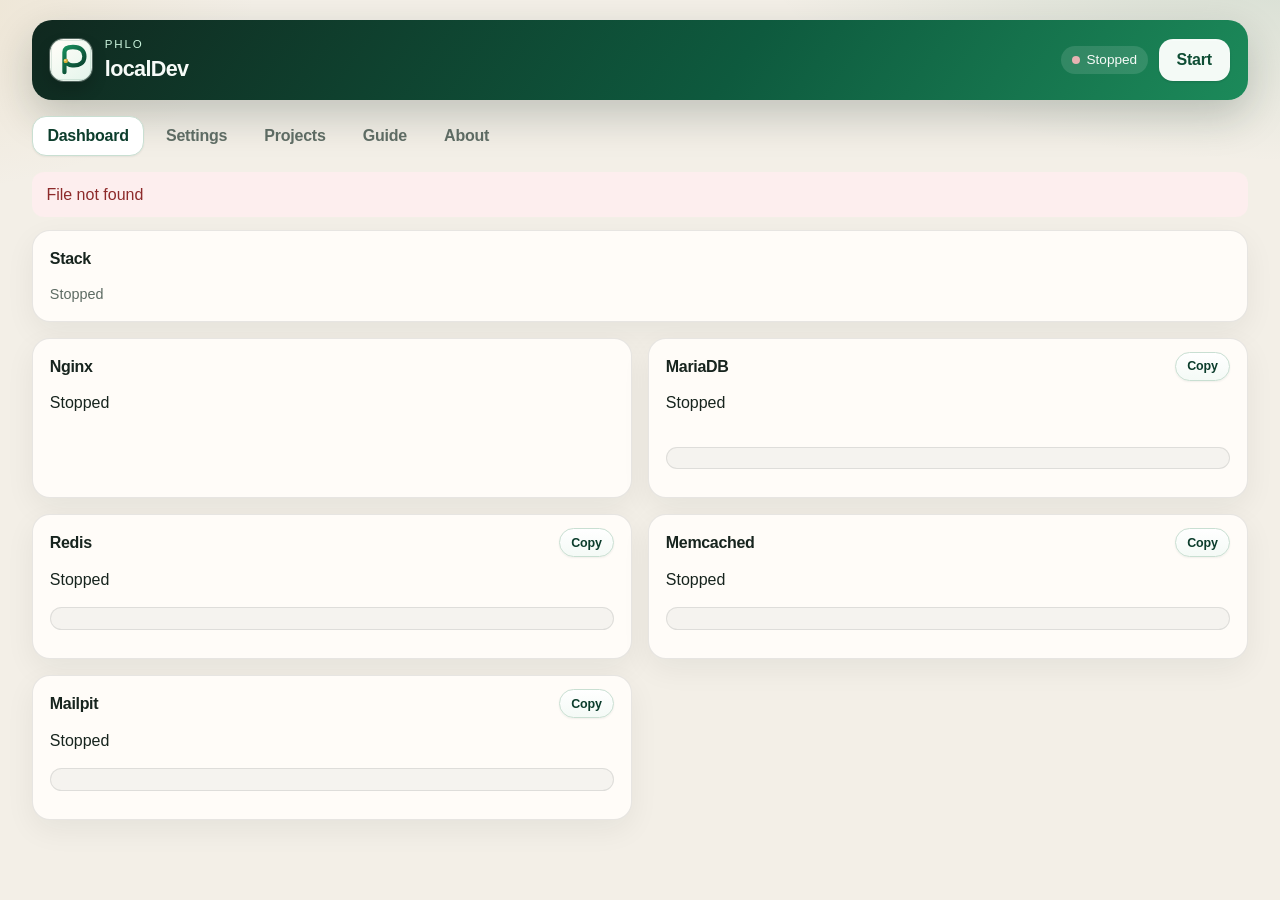
==== ui/index.html @ 78821421 "First Phlo release 1.0.0" ====
<!DOCTYPE html>
<html lang="en">
<head>
  <meta charset="utf-8">
  <meta name="viewport" content="width=device-width, initial-scale=1">
  <meta name="robots" content="noindex">
  <title>Phlo</title>
  <link rel="icon" href="logo.svg" type="image/svg+xml">
  <link rel="stylesheet" href="app.css">
</head>
<body>
  <div class="shell">
    <header class="top">
      <div class="brand">
        <img class="logo" src="logo.svg" alt="">
        <div>
          <p class="mark">Phlo</p>
          <h1>localDev</h1>
        </div>
      </div>
      <div class="service">
        <p id="run-state" class="pill">Stopped</p>
        <button type="button" id="start">Start</button>
        <button type="button" id="stop" class="quiet" hidden>Stop</button>
      </div>
    </header>

    <nav class="nav" aria-label="Main">
      <button type="button" class="nav-btn active" data-view="dashboard">Dashboard</button>
      <button type="button" class="nav-btn" data-view="settings">Settings</button>
      <button type="button" class="nav-btn" data-view="projects">Projects</button>
      <button type="button" class="nav-btn" data-view="guide">Guide</button>
      <button type="button" class="nav-btn" data-view="about">About</button>
    </nav>

    <p id="root-problem" class="banner error" role="alert"></p>
    <p id="banner" class="banner" role="status"></p>
    <p id="hosts-warning" class="banner warn" role="status"></p>
    <p id="port80-note" class="banner warn" role="status"></p>
    <p id="update-note" class="banner warn" hidden>
      <span id="update-note-text"></span>
      <button type="button" id="update-open" class="mini">Update</button>
    </p>
    <div id="vc-runtime" class="banner warn vc-runtime" role="status" hidden>
      <span id="vc-runtime-text"></span>
      <button type="button" id="vc-runtime-install" class="mini">Install Visual C++ runtime</button>
    </div>

    <main>
      <section id="view-dashboard" class="view">
        <div class="dash-grid">
          <section class="panel dash-wide">
            <h2>Stack</h2>
            <p id="dash-stack" class="hint">Stopped</p>
          </section>
          <section class="panel" id="dash-panel-nginx">
            <h2>Nginx</h2>
            <p id="dash-nginx-state">Stopped</p>
            <p id="dash-nginx-meta" class="hint"></p>
            <p id="dash-nginx-ports"></p>
          </section>
          <section class="panel" id="dash-panel-mariadb">
            <div class="panel-head">
              <h2>MariaDB</h2>
              <button type="button" class="secondary mini" data-copy="#dash-db-env">Copy</button>
            </div>
            <p id="dash-db-state">Stopped</p>
            <p id="dash-db-meta" class="hint"></p>
            <p id="dash-pma-row"></p>
            <pre id="dash-db-env" class="env"></pre>
          </section>
          <section class="panel" id="dash-panel-postgres" hidden>
            <div class="panel-head">
              <h2>PostgreSQL</h2>
              <button type="button" class="secondary mini" data-copy="#dash-postgres-env">Copy</button>
            </div>
            <p id="dash-postgres-state">Stopped</p>
            <p id="dash-postgres-meta" class="hint"></p>
            <pre id="dash-postgres-env" class="env"></pre>
          </section>
          <section class="panel" id="dash-panel-mongodb" hidden>
            <div class="panel-head">
              <h2>MongoDB</h2>
              <button type="button" class="secondary mini" data-copy="#dash-mongodb-env">Copy</button>
            </div>
            <p id="dash-mongodb-state">Stopped</p>
            <p id="dash-mongodb-meta" class="hint"></p>
            <pre id="dash-mongodb-env" class="env"></pre>
          </section>
          <section class="panel" id="dash-panel-redis">
            <div class="panel-head">
              <h2>Redis</h2>
              <button type="button" class="secondary mini" data-copy="#dash-redis-env">Copy</button>
            </div>
            <p id="dash-redis-state">Stopped</p>
            <p id="dash-redis-meta" class="hint"></p>
            <pre id="dash-redis-env" class="env"></pre>
          </section>
          <section class="panel" id="dash-panel-memcached">
            <div class="panel-head">
              <h2>Memcached</h2>
              <button type="button" class="secondary mini" data-copy="#dash-memcached-env">Copy</button>
            </div>
            <p id="dash-memcached-state">Stopped</p>
            <p id="dash-memcached-meta" class="hint"></p>
            <pre id="dash-memcached-env" class="env"></pre>
          </section>
          <section class="panel" id="dash-panel-mailpit">
            <div class="panel-head">
              <h2>Mailpit</h2>
              <button type="button" class="secondary mini" data-copy="#dash-mailpit-env">Copy</button>
            </div>
            <p id="dash-mailpit-state">Stopped</p>
            <p id="dash-mailpit-meta" class="hint"></p>
            <pre id="dash-mailpit-env" class="env"></pre>
          </section>
        </div>
      </section>

      <section id="view-settings" class="view" hidden>
        <div class="stack">
          <div class="panel-row">
            <div class="panel-split">
              <section class="panel">
                <h2>Phlo default PHP</h2>
                <label for="default-php">Default version</label>
                <div class="row">
                  <select id="default-php"></select>
                  <button type="button" id="save-default" class="secondary">Save default</button>
                </div>
              </section>

              <section class="panel">
                <h2>Project folder</h2>
                <label for="home-dir">Folder that holds your projects</label>
                <div class="row">
                  <input id="home-dir" type="text" spellcheck="false" autocomplete="off">
                  <button type="button" id="save-home-dir" class="secondary">Change</button>
                </div>
                <label class="switch folder-copy">
                  <input type="checkbox" id="home-copy" checked>
                  <span>Copy current projects into the new folder</span>
                </label>
                <p id="home-dir-hint" class="hint"></p>
              </section>
            </div>

            <section class="panel">
              <h2>Web server</h2>
              <label for="nginx-version">Nginx version</label>
              <div class="row">
                <select id="nginx-version"></select>
                <button type="button" id="save-nginx" class="secondary">Use</button>
              </div>
              <div class="field-row">
                <div>
                  <label for="http-port">HTTP port (80)</label>
                  <div class="row">
                    <input id="http-port" type="number" min="1" max="65535">
                    <button type="button" id="save-http-port" class="secondary">Save port</button>
                  </div>
                </div>
                <div>
                  <label for="ssl-port">SSL port (443)</label>
                  <div class="row">
                    <input id="ssl-port" type="number" min="1" max="65535">
                    <button type="button" id="save-ssl-port" class="secondary">Save port</button>
                  </div>
                </div>
              </div>
              <label for="host-ip">Host IP (127.0.0.1)</label>
              <div class="row">
                <input id="host-ip" type="text" inputmode="decimal" list="host-ips" spellcheck="false" autocomplete="off" placeholder="127.0.0.1">
                <button type="button" id="save-host-ip" class="secondary">Save IP</button>
              </div>
              <datalist id="host-ips"></datalist>
              <p id="host-ip-hint" class="hint"></p>
              <div class="row status-row">
                <div class="service-block">
                  <label class="switch">
                    <input type="checkbox" id="ssl-enabled">
                    <span>SSL on</span>
                  </label>
                  <p id="http-state" class="web-url"></p>
                  <p id="ssl-state" class="web-url">SSL is off</p>
                </div>
              </div>
              <p class="hint">Self-signed certificate in var/ssl. Browsers will warn until you trust it. Add another build as runtime/nginx/1.27.4/nginx.exe.</p>
            </section>
          </div>

          <div class="panel-row">
            <section class="panel">
              <h2>MariaDB</h2>
              <div class="row status-row">
                <div class="service-block">
                  <label class="switch">
                    <input type="checkbox" id="mariadb-enabled">
                    <span>Service on</span>
                  </label>
                  <p id="db-state">MariaDB is stopped</p>
                </div>
                <button type="button" id="db-terminal" class="secondary">Terminal</button>
              </div>
              <div class="field-row">
                <div>
                  <label for="mariadb-version">MariaDB version</label>
                  <div class="row">
                    <select id="mariadb-version"></select>
                    <button type="button" id="save-mariadb" class="secondary">Use</button>
                  </div>
                </div>
                <div>
                  <label for="mysql-port">Port (3306)</label>
                  <div class="row">
                    <input id="mysql-port" type="number" min="1" max="65535">
                    <button type="button" id="save-mysql-port" class="secondary">Save port</button>
                  </div>
                </div>
              </div>
              <label for="mariadb-dir">Data folder (data)</label>
              <div class="row">
                <input id="mariadb-dir" type="text" spellcheck="false" autocomplete="off">
                <button type="button" id="save-mariadb-dir" class="secondary">Change</button>
              </div>
              <label class="switch folder-copy">
                <input type="checkbox" id="mariadb-copy" checked>
                <span>Copy current databases into the new folder</span>
              </label>
              <p id="mariadb-dir-hint" class="hint"></p>
              <p id="db-meta" class="hint"></p>
              <p id="pma-row"></p>
              <div id="db-gui" class="row" hidden>
                <button type="button" id="open-heidisql" class="secondary">HeidiSQL</button>
                <button type="button" id="open-sqlyog" class="secondary">SQLyog</button>
              </div>
              <p id="db-gui-meta" class="hint"></p>
              <p class="hint">Add another build as runtime/mariadb/10.11.11/bin/mysqld.exe. Every version uses the same data folder.</p>
            </section>
            <section class="panel">
              <h2>Mailpit</h2>
              <div class="row status-row">
                <div class="service-block">
                  <label class="switch">
                    <input type="checkbox" id="mailpit-enabled">
                    <span>Service on</span>
                  </label>
                  <p id="mailpit-state">Mailpit is stopped</p>
                </div>
              </div>
              <div class="field-row">
                <div>
                  <label for="mailpit-version">Mailpit version</label>
                  <div class="row">
                    <select id="mailpit-version"></select>
                    <button type="button" id="save-mailpit" class="secondary">Use</button>
                  </div>
                </div>
                <div>
                  <label for="mailpit-smtp-port">SMTP port (1025)</label>
                  <div class="row">
                    <input id="mailpit-smtp-port" type="number" min="1" max="65535">
                    <button type="button" id="save-mailpit-smtp" class="secondary">Save SMTP</button>
                  </div>
                </div>
              </div>
              <label for="mailpit-ui-port">Mailbox UI port (8025)</label>
              <div class="row">
                <input id="mailpit-ui-port" type="number" min="1" max="65535">
                <button type="button" id="save-mailpit-ui" class="secondary">Save UI</button>
              </div>
              <p id="mailpit-meta" class="hint"></p>
              <p class="hint">Add another build as runtime/mailpit/1.31.4/mailpit.exe. Every version uses the same mailbox.</p>
            </section>
          </div>

          <div class="panel-row">
            <section class="panel">
              <h2>PostgreSQL</h2>
              <div class="row status-row">
                <div class="service-block">
                  <label class="switch">
                    <input type="checkbox" id="postgres-enabled">
                    <span>Service on</span>
                  </label>
                  <p id="postgres-state">PostgreSQL is off</p>
                </div>
                <button type="button" id="postgres-terminal" class="secondary">Terminal</button>
              </div>
              <div class="field-row">
                <div>
                  <label for="postgres-version">PostgreSQL version</label>
                  <div class="row">
                    <select id="postgres-version"></select>
                    <button type="button" id="save-postgres" class="secondary">Use</button>
                  </div>
                </div>
                <div>
                  <label for="postgres-port">Port (5432)</label>
                  <div class="row">
                    <input id="postgres-port" type="number" min="1" max="65535">
                    <button type="button" id="save-postgres-port" class="secondary">Save port</button>
                  </div>
                </div>
              </div>
              <label for="postgres-dir">Data folder (data-postgres)</label>
              <div class="row">
                <input id="postgres-dir" type="text" spellcheck="false" autocomplete="off">
                <button type="button" id="save-postgres-dir" class="secondary">Change</button>
              </div>
              <label class="switch folder-copy">
                <input type="checkbox" id="postgres-copy" checked>
                <span>Copy current databases into the new folder</span>
              </label>
              <p id="postgres-dir-hint" class="hint"></p>
              <p id="postgres-meta" class="hint"></p>
              <h3 class="sub-head">PHP extension</h3>
              <p class="hint">PHP talks to PostgreSQL with the pgsql and pdo_pgsql extensions (Laravel uses pdo_pgsql). The PHP builds Phlo downloads already include both, and Phlo turns them on in every php.ini, so there is nothing to add.</p>
              <ul id="postgres-php" class="php-ext-list"></ul>
              <p class="hint">Your databases live in the data folder above. A newer build of the same major version (18.6 to 18.7) keeps using them. A different major version (18 to 17, or 17 to 18) cannot open them. Phlo then stops PostgreSQL and tells you how to keep that folder and start with a new empty one. To move databases from one major version to another, copy them with pg_dumpall first (see docs/DEVELOPMENT.md).</p>
              <p class="hint">Add another build as runtime/postgres/17.11/bin/postgres.exe.</p>
            </section>
            <section class="panel">
              <h2>MongoDB</h2>
              <div class="row status-row">
                <div class="service-block">
                  <label class="switch">
                    <input type="checkbox" id="mongodb-enabled">
                    <span>Service on</span>
                  </label>
                  <p id="mongodb-state">MongoDB is off</p>
                </div>
                <button type="button" id="mongodb-terminal" class="secondary">Terminal</button>
              </div>
              <div class="field-row">
                <div>
                  <label for="mongodb-version">MongoDB version</label>
                  <div class="row">
                    <select id="mongodb-version"></select>
                    <button type="button" id="save-mongodb" class="secondary">Use</button>
                  </div>
                </div>
                <div>
                  <label for="mongodb-port">Port (27017)</label>
                  <div class="row">
                    <input id="mongodb-port" type="number" min="1" max="65535">
                    <button type="button" id="save-mongodb-port" class="secondary">Save port</button>
                  </div>
                </div>
              </div>
              <label for="mongodb-dir">Data folder (data-mongodb)</label>
              <div class="row">
                <input id="mongodb-dir" type="text" spellcheck="false" autocomplete="off">
                <button type="button" id="save-mongodb-dir" class="secondary">Change</button>
              </div>
              <label class="switch folder-copy">
                <input type="checkbox" id="mongodb-copy" checked>
                <span>Copy current databases into the new folder</span>
              </label>
              <p id="mongodb-dir-hint" class="hint"></p>
              <p id="mongodb-meta" class="hint"></p>
              <p id="mongosh-row" class="hint"></p>
              <h3 class="sub-head">PHP extension</h3>
              <p class="hint">PHP needs the mongodb extension to talk to MongoDB (the mongodb/mongodb Composer package and Laravel MongoDB use it). The official Windows PHP builds do not include it, so add it here once for each PHP version your sites use.</p>
              <ul id="mongodb-php" class="php-ext-list"></ul>
              <p class="hint">Add another build as runtime/mongodb/7.0.14/bin/mongod.exe. Every version uses the same data folder.</p>
            </section>
          </div>

          <div class="panel-row">
            <section class="panel">
              <h2>Redis</h2>
              <div class="row status-row">
                <div class="service-block">
                  <label class="switch">
                    <input type="checkbox" id="redis-enabled">
                    <span>Service on</span>
                  </label>
                  <p id="redis-state">Redis is stopped</p>
                </div>
              </div>
              <div class="field-row">
                <div>
                  <label for="redis-version">Redis version</label>
                  <div class="row">
                    <select id="redis-version"></select>
                    <button type="button" id="save-redis" class="secondary">Use</button>
                  </div>
                </div>
                <div>
                  <label for="redis-port">Port (6379)</label>
                  <div class="row">
                    <input id="redis-port" type="number" min="1" max="65535">
                    <button type="button" id="save-redis-port" class="secondary">Save port</button>
                  </div>
                </div>
              </div>
              <p id="redis-meta" class="hint"></p>
              <p class="hint">Add another build as runtime/redis/7.2.4/redis-server.exe.</p>
            </section>
            <section class="panel">
              <h2>Memcached</h2>
              <div class="row status-row">
                <div class="service-block">
                  <label class="switch">
                    <input type="checkbox" id="memcached-enabled">
                    <span>Service on</span>
                  </label>
                  <p id="memcached-state">Memcached is stopped</p>
                </div>
              </div>
              <div class="field-row">
                <div>
                  <label for="memcached-version">Memcached version</label>
                  <div class="row">
                    <select id="memcached-version"></select>
                    <button type="button" id="save-memcached" class="secondary">Use</button>
                  </div>
                </div>
                <div>
                  <label for="memcached-port">Port (11211)</label>
                  <div class="row">
                    <input id="memcached-port" type="number" min="1" max="65535">
                    <button type="button" id="save-memcached-port" class="secondary">Save port</button>
                  </div>
                </div>
              </div>
              <p id="memcached-meta" class="hint"></p>
              <p class="hint">Add another build as runtime/memcached/1.6.8/memcached.exe.</p>
            </section>
          </div>

          <div class="panel-row">
            <section class="panel">
              <h2>Cron</h2>
              <p id="cron-linux" class="hint" hidden>Phlo does not download Cronical on Linux. Use the system crontab.</p>
              <div id="cron-windows">
                <div class="row status-row">
                  <div class="service-block">
                    <label class="switch">
                      <input type="checkbox" id="cron-enabled">
                      <span>Service on</span>
                    </label>
                    <p id="cron-state">Cronical is off</p>
                  </div>
                  <button type="button" id="download-cronical" class="secondary" hidden>Download Cronical</button>
                  <button type="button" id="edit-cron" class="secondary">Edit jobs</button>
                  <button type="button" id="run-cron-test" class="secondary">Run test</button>
                  <button type="button" id="open-cron-log" class="secondary">Log</button>
                </div>
                <p class="hint">Cronical runs with Phlo and stops with Phlo. It is not a Windows service. Jobs stay in config/custom/cronical.dat. The lines are Minute, Hour, Day, Month, Weekday, then the command. Run test runs the example PHP command now and writes its output to this month's job log. Log opens var/log/cronical/cronical-YYYY-MM.log.</p>
              </div>
            </section>
            <section class="panel">
              <h2>ngrok</h2>
              <p class="hint">Share one project at a time. The authtoken stays in var/ngrok and is not saved in config/phlo.json. Get a token at <a href="https://dashboard.ngrok.com" target="_blank" rel="noopener">dashboard.ngrok.com</a>.</p>
              <label for="ngrok-token">Authtoken</label>
              <div class="row">
                <input id="ngrok-token" type="password" autocomplete="off" spellcheck="false">
                <button type="button" id="save-ngrok-token" class="secondary">Save token</button>
              </div>
              <p id="ngrok-token-state" class="hint"></p>
            </section>
          </div>

          <section class="panel">
            <h2>Toolchains</h2>
            <p class="hint">Selected builds go on the project Terminal PATH after PHP. Phlo does not run or proxy apps written in them.</p>
            <div id="toolchains"></div>
            <div class="row status-row docker-engine">
              <div id="docker-engine" class="hint">Docker engine not checked yet.</div>
              <button type="button" id="docker-check" class="secondary">Check engine</button>
            </div>
          </section>

          <section class="panel">
            <h2>Runtimes</h2>
            <p class="hint">Edit php.ini, my.ini, postgresql.conf, or mongod.conf to add your own settings. Phlo keeps them in config/custom and adds them after its own settings on every start.</p>
            <div id="runtimes"></div>
          </section>
        </div>
      </section>

      <section id="view-projects" class="view" hidden>
        <section class="panel sites-panel">
          <h2>Projects</h2>
          <form id="add-site-form" class="add-project">
            <label for="account-name">Project name</label>
            <div class="row">
              <input id="account-name" name="account" autocomplete="off" placeholder="inventory" required>
              <button type="submit" id="add-site">Add project</button>
            </div>
            <p id="add-project-hint" class="hint">Creates home/name/public_html and serves name.test. Links include the port when it is not 80 or 443. Log opens that project's log.</p>
          </form>
          <div id="sites"></div>
        </section>
      </section>

      <section id="view-guide" class="view" hidden>
        <section class="panel guide-panel">
          <h2>User guide</h2>
          <p>Phlo serves PHP sites from folders on this PC. The steps below are the ones you use from this dashboard.</p>

          <h3>Start and stop</h3>
          <p>Start in the header turns on Nginx and the PHP versions your sites need, plus each database and tool that is switched on in Settings. Stop turns those off and leaves this dashboard open. The Phlo window has the same Start and Stop. Minimize leaves Phlo running. Close leaves the dashboard running while the server is on. When the server is already stopped, Close also stops the dashboard.</p>
          <p>When a new Phlo release is published, a notice appears here. About → Update installs that release in one click. Your sites, databases, and downloaded servers stay on this PC.</p>

          <h3>Add a site</h3>
          <ol>
            <li>Open Projects.</li>
            <li>Type a name such as <code>inventory</code> and press Add project.</li>
            <li>Phlo creates <code>home/inventory/public_html</code> and serves it as <code>inventory.test</code>. A folder at <code>subdomain/shop</code> is <code>shop.inventory.test</code>.</li>
            <li>Open the link on the card. When the HTTP port is not 80, the link includes that port, such as <code>http://inventory.test:83/</code>.</li>
          </ol>
          <p>The first time, Windows may ask for approval to write the site names into the hosts file. Phlo only edits the block between <code># BEGIN PHLO</code> and <code># END PHLO</code>.</p>

          <h3>PHP and the host name</h3>
          <p>Each <code>public_html</code> and subdomain can use its own PHP. Use Change PHP on the project card. A version that is not installed can be downloaded from that dialog. An empty choice uses the default PHP in Settings.</p>
          <p>Host replaces <code>inventory.test</code> with a name such as <code>myinventory.test</code>. The name has to end with the TLD from Settings, which is <code>test</code> unless you changed it. Subdomains follow the new name. <code>phpmyadmin.test</code> is reserved.</p>

          <h3>Databases</h3>
          <p>MariaDB is the MySQL server. The user is <code>root</code> with an empty password. After you download phpMyAdmin from Runtimes, it opens at <code>phpmyadmin.test</code>. PostgreSQL's first start creates the user <code>postgres</code> with no password. MongoDB has no user. Copy the <code>.env</code> block from Dashboard into your project. Phlo does not write that file for you.</p>

          <h3>Another PC, and port 80</h3>
          <p>Sites open on this PC. To open them from a phone on the same network, choose this PC's address in Settings → Web server → Host IP and save. phpMyAdmin, the dashboard, and the databases stay on <code>127.0.0.1</code>.</p>
          <p>If another program is using port 80, open the Phlo link that includes the port. Phlo leaves that program running.</p>

          <h3>Mail, cron, and sharing</h3>
          <p>Mailpit keeps mail on this PC. It does not send it. On Windows, Cron uses Cronical. When the Cron card says Cronical is not installed, press Download Cronical. Run test runs the example PHP command now and writes the output to this month's job log. Edit jobs is <code>config/custom/cronical.dat</code>: Minute, Hour, Day, Month, Weekday, then the command. Remove the <code>#</code> from a line to schedule it.</p>
          <p>Share on a project opens one ngrok tunnel after you save an authtoken under Settings → ngrok. HeidiSQL and SQLyog open MariaDB from the MariaDB card. They do not start with the stack.</p>

          <h3>Terminal</h3>
          <p>Terminal on a project opens a shell in that folder, and <code>php</code> there is the PHP selected for that folder. Settings → Toolchains can put Node.js, Python, Java, C++, and the Docker CLI on that PATH. Phlo does not run apps written in those languages, and it does not start a Docker engine.</p>
        </section>
      </section>

      <section id="view-about" class="view" hidden>
        <section class="panel about-panel">
          <h2>About Phlo</h2>
          <p id="about-version">Phlo 1.0.0</p>
          <p id="about-title">First release</p>
          <ul id="about-notes">
            <li>First public release.</li>
            <li>Clone this repository, start Phlo, and download the servers you need from the dashboard.</li>
            <li>Your sites, databases, and downloaded runtimes stay on your PC.</li>
          </ul>
          <p id="about-release">You are up to date.</p>
          <p><button type="button" id="about-update" class="secondary" hidden>Update</button></p>
          <p>Phlo is a personal, portable local development environment for Windows and Linux. It keeps the web server, PHP builds, Composer, configuration, and project folders inside this repository tree.</p>
          <p>Sites live under <code>home/{account}/public_html</code> (Settings can move the project folder) and open as <code>{account}.test</code>. Nginx, PHP pools, MariaDB, MongoDB, PostgreSQL, Redis, Memcached, and Mailpit listen on <code>127.0.0.1</code>. The dashboard also binds to loopback. When you set a Host IP in Settings, Nginx also serves your projects on that address so other devices on your network can open them; phpMyAdmin, the dashboard, and the databases stay on <code>127.0.0.1</code>.</p>
          <p>Node.js, Python, Java, and C++ are toolchains on the project Terminal PATH. Phlo does not start or proxy apps written in them.</p>
          <p>Docker is the CLI only. It connects to an engine already on this machine (Docker Desktop, WSL2, or a system dockerd). Phlo never installs or starts the engine.</p>
        </section>
      </section>
    </main>
  </div>

  <dialog id="php-dialog">
    <form method="dialog">
      <p class="eyebrow">PHP</p>
      <h2>Change PHP</h2>
      <p id="php-site" class="dialog-site"></p>
      <label for="php-target">Target</label>
      <select id="php-target"></select>
      <fieldset>
        <legend>PHP version</legend>
        <div id="php-versions"></div>
      </fieldset>
      <p id="php-error" role="alert"></p>
      <div class="actions">
        <button type="button" id="php-cancel" class="quiet">Cancel</button>
        <button type="button" id="php-default" class="secondary">Use Phlo default</button>
        <button type="button" id="php-download" class="secondary">Download</button>
        <button type="button" id="php-apply">Apply</button>
      </div>
    </form>
  </dialog>

  <dialog id="host-dialog">
    <form method="dialog">
      <p class="eyebrow">Host</p>
      <h2>Custom host</h2>
      <p id="host-folder" class="hint"></p>
      <p class="hint">Default host: <strong id="host-default"></strong></p>
      <label for="custom-host">Custom host</label>
      <input id="custom-host" autocomplete="off" placeholder="myinventory.test">
      <p class="hint">Names after save</p>
      <ul id="host-preview"></ul>
      <p id="host-error" role="alert"></p>
      <div class="actions">
        <button type="button" id="host-cancel" class="quiet">Cancel</button>
        <button type="button" id="host-reset" class="secondary">Reset to default</button>
        <button type="button" id="host-save">Save</button>
      </div>
    </form>
  </dialog>

  <dialog id="config-dialog" class="config-dialog">
    <form method="dialog">
      <p class="eyebrow">Settings file</p>
      <h2 id="config-title"></h2>
      <p id="config-hint" class="hint"></p>
      <label for="config-text">Your settings</label>
      <textarea id="config-text" class="config-text" spellcheck="false" autocomplete="off" rows="12"></textarea>
      <p class="hint">Saved in <code id="config-file" class="config-path"></code>. Leave it empty to use only Phlo's settings.</p>
      <details class="config-generated">
        <summary>Settings Phlo writes first</summary>
        <pre id="config-generated" class="env"></pre>
      </details>
      <p id="config-error" role="alert"></p>
      <div class="actions">
        <button type="button" id="config-cancel" class="quiet">Cancel</button>
        <button type="button" id="config-save">Save</button>
      </div>
    </form>
  </dialog>
  <script src="app.js"></script>
</body>
</html>
---- ui/app.css ----
:root {
  --ink: #17241e;
  --muted: #5d6b63;
  --line: rgba(23, 36, 30, 0.1);
  --leaf: #0f6a45;
  --leaf-deep: #0c3d2c;
  --paper: #f3efe7;
  --card: #fffcf8;
  --warn: #8a4b12;
  --danger: #8d2a2a;
  --shadow: 0 10px 30px rgba(23, 36, 30, 0.06);
  color: var(--ink);
  background: var(--paper);
  font-family: "Segoe UI", "Aptos", sans-serif;
  line-height: 1.45;
}

* { box-sizing: border-box; }

body {
  margin: 0;
  min-height: 100vh;
  background:
    radial-gradient(900px 420px at 100% -10%, rgba(15, 106, 69, 0.16), transparent 60%),
    radial-gradient(700px 360px at -10% 0%, rgba(196, 154, 74, 0.14), transparent 55%),
    var(--paper);
}

h1, h2, h3, p { margin-top: 0; }

.nav {
  display: flex;
  flex-wrap: wrap;
  gap: 0.4rem;
  margin: 0 0 1rem;
}

.nav-btn {
  background: transparent;
  color: var(--muted);
  border: 1px solid transparent;
  box-shadow: none;
  padding: 0.45rem 0.9rem;
}

.nav-btn:hover {
  background: rgba(15, 106, 69, 0.08);
  color: var(--leaf-deep);
}

.nav-btn.active {
  background: #fff;
  color: var(--leaf-deep);
  border-color: #c9dfd2;
  box-shadow: 0 1px 2px rgba(16, 40, 31, 0.06);
}

.view[hidden] { display: none !important; }

.switch-row { margin-bottom: 0.65rem; }

.switch {
  display: inline-flex;
  align-items: center;
  gap: 0.5rem;
  font-size: 0.95rem;
  font-weight: 500;
  color: var(--ink);
  cursor: pointer;
  line-height: 1.3;
}

.switch input {
  appearance: none;
  -webkit-appearance: none;
  width: 1.05rem;
  height: 1.05rem;
  margin: 0;
  flex: none;
  border: 1.5px solid #5a655e;
  border-radius: 3px;
  background: #fff;
  cursor: pointer;
  display: grid;
  place-content: center;
}

.switch input::before {
  content: "";
  width: 0.55rem;
  height: 0.3rem;
  border-left: 2px solid var(--ink);
  border-bottom: 2px solid var(--ink);
  transform: rotate(-45deg) translate(0.05rem, -0.05rem);
  opacity: 0;
}

.switch input:checked::before {
  opacity: 1;
}

.switch input:focus-visible {
  outline: 2px solid var(--leaf);
  outline-offset: 2px;
}

.about-panel p, .about-panel li, .guide-panel p, .guide-panel li { color: var(--ink); max-width: 42rem; }
.about-panel ul { margin: 0.35rem 0 0.9rem; padding-left: 1.25rem; }
.guide-panel h3 { margin: 1.15rem 0 0.35rem; font-size: 1rem; }
.guide-panel ol { margin: 0 0 0.8rem; padding-left: 1.25rem; }
.guide-panel li + li { margin-top: 0.25rem; }
.about-panel code, .guide-panel code {
  font-family: Consolas, "Cascadia Mono", monospace;
  font-size: 0.9em;
}

h1 {
  margin: 0;
  font-size: 1.35rem;
  font-weight: 650;
  letter-spacing: -0.03em;
}

h2 {
  margin-bottom: 0.85rem;
  font-size: 1rem;
  letter-spacing: -0.02em;
}

button, select, input { font: inherit; }

button {
  border: 1px solid transparent;
  border-radius: 14px;
  background: var(--leaf);
  color: white;
  padding: 0.55rem 1.05rem;
  font-weight: 650;
  letter-spacing: -0.015em;
  cursor: pointer;
  box-shadow: 0 1px 2px rgba(16, 40, 31, 0.16), inset 0 1px 0 rgba(255, 255, 255, 0.28);
}

button:hover { background: #0c5b3b; }

button.secondary {
  background: linear-gradient(#ffffff, #f4faf6);
  color: var(--leaf-deep);
  border-color: #c9dfd2;
  box-shadow: 0 1px 2px rgba(16, 40, 31, 0.06);
}

button.secondary:hover {
  background: #fff;
  border-color: #7fb89a;
}

button.mini {
  padding: 0.28rem 0.72rem;
  border-radius: 999px;
  font-size: 0.78rem;
  font-weight: 650;
}

button.quiet {
  background: transparent;
  color: inherit;
  box-shadow: inset 0 0 0 1px var(--line);
}

button.quiet:hover { background: rgba(23, 36, 30, 0.04); }

button:disabled { opacity: 0.55; cursor: wait; }

input, select {
  width: 100%;
  border: 1px solid #ddd4c8;
  background: white;
  color: var(--ink);
  border-radius: 10px;
  padding: 0.55rem 0.7rem;
}

input[type="radio"] {
  width: auto;
  padding: 0;
  accent-color: var(--leaf);
}

input:focus, select:focus { border-color: var(--leaf); }

.shell {
  width: min(76rem, calc(100% - 2rem));
  margin: 0 auto;
  padding: 1.25rem 0 2.5rem;
}

.top {
  display: flex;
  justify-content: space-between;
  align-items: center;
  gap: 1rem;
  margin-bottom: 1rem;
  padding: 1rem 1.15rem;
  color: #f7fbf8;
  background: linear-gradient(125deg, #10281f 0%, #0e5a3e 58%, #1c8a5a 100%);
  border-radius: 20px;
  box-shadow: 0 16px 40px rgba(16, 40, 31, 0.22);
}

.brand, .service, .row, .actions, .card-tools {
  display: flex;
  align-items: center;
  gap: 0.65rem;
}

.brand { gap: 0.8rem; }

.logo {
  width: 2.6rem;
  height: 2.6rem;
  flex: none;
  display: block;
  border-radius: 0.85rem;
  box-shadow: 0 0 0 1px rgba(255, 255, 255, 0.28), 0 8px 16px rgba(0, 0, 0, 0.18);
}

.mark {
  margin: 0;
  font-size: 0.72rem;
  letter-spacing: 0.16em;
  text-transform: uppercase;
  color: #c9f3dc;
}

.pill {
  margin: 0;
  display: inline-flex;
  align-items: center;
  gap: 0.4rem;
  padding: 0.28rem 0.7rem;
  border-radius: 999px;
  background: rgba(255, 255, 255, 0.12);
  color: #f7fbf8;
  font-size: 0.85rem;
}

.pill::before, .dot {
  content: "";
  display: inline-block;
  width: 0.5rem;
  height: 0.5rem;
  border-radius: 50%;
  background: #e7b3b3;
}

.pill.on::before, .dot.on { background: #7dffa8; box-shadow: 0 0 0 3px rgba(125, 255, 168, 0.18); }

.top #start { background: #f4faf6; color: #0e4d34; }
.top #start:hover { background: white; }
.top #start:disabled { background: #f4faf6; cursor: not-allowed; }
.top #start.busy:disabled, .top #stop.busy:disabled { cursor: wait; }
.top #stop { color: #f7fbf8; box-shadow: inset 0 0 0 1px rgba(255, 255, 255, 0.35); }
.top #stop:hover { background: rgba(255, 255, 255, 0.1); }

.banner {
  margin: 0 0 0.8rem;
  padding: 0.7rem 0.9rem;
  border-radius: 12px;
  background: #eef6f1;
  color: var(--leaf-deep);
  white-space: pre-line;
}

.banner.warn, .banner.warning {
  background: #fff4e8;
  color: var(--warn);
}

#update-note {
  display: flex;
  gap: 0.75rem;
  align-items: center;
  justify-content: space-between;
}

#update-note[hidden] { display: none; }

.banner.error, [role="alert"] {
  background: #fdeeee;
  color: var(--danger);
  border-radius: 12px;
}

.banner.info { background: #eef6f1; color: var(--leaf-deep); }

.banner:empty, #hosts-warning:empty, [role="alert"]:empty { display: none; }

.vc-runtime { display: flex; flex-wrap: wrap; align-items: center; gap: 0.6rem; }
.vc-runtime > span { flex: 1; min-width: 16rem; }
.vc-runtime[hidden] { display: none; }

.layout {
  display: grid;
  grid-template-columns: minmax(17rem, 23rem) minmax(0, 1fr);
  gap: 1rem;
  align-items: start;
}

.stack { display: grid; gap: 1rem; }

.dash-grid {
  display: grid;
  grid-template-columns: repeat(2, minmax(0, 1fr));
  gap: 1rem;
  align-items: stretch;
}

.dash-grid > .panel {
  min-width: 0;
  height: 100%;
  display: flex;
  flex-direction: column;
}

.dash-grid > .panel[hidden] {
  display: none !important;
}

.dash-grid > .panel > .env {
  margin: auto 0 0.75rem;
}

.panel-head {
  display: flex;
  align-items: center;
  justify-content: space-between;
  gap: 0.75rem;
  margin-bottom: 0.85rem;
}

.panel-head > h2 { margin: 0; }
.panel-head > button { flex: none; margin: -0.2rem 0; }

.dash-wide {
  grid-column: 1 / -1;
}

.panel-row {
  display: grid;
  grid-template-columns: repeat(2, minmax(0, 1fr));
  gap: 1rem;
  align-items: stretch;
}

.panel-row > .panel {
  min-width: 0;
  display: flex;
  flex-direction: column;
  height: 100%;
}

#db-gui[hidden],
#cron-windows[hidden],
#cron-linux[hidden] { display: none; }

.panel-row > .panel > .hint {
  margin-top: 0.5rem;
}

.panel-row > .panel > .hint:last-child {
  margin-top: auto;
  padding-top: 0.5rem;
}

.panel-split {
  display: grid;
  grid-template-rows: 1fr 1fr;
  gap: 1rem;
  min-width: 0;
}

.panel-split > .panel {
  min-width: 0;
  display: flex;
  flex-direction: column;
}

.panel-split > .panel > .hint:last-child {
  margin-top: auto;
  padding-top: 0.5rem;
}

.folder-copy { margin: 0.65rem 0; }

.status-row {
  justify-content: space-between;
  align-items: center;
  gap: 0.75rem;
  margin-bottom: 0.65rem;
  flex-wrap: wrap;
}

.service-block {
  display: grid;
  gap: 0.35rem;
  min-width: 0;
}

.service-block > p {
  margin: 0;
  color: var(--ink);
  font-size: 0.95rem;
}

.status-row > button {
  flex: none;
  align-self: center;
}

.field-row {
  display: grid;
  grid-template-columns: repeat(2, minmax(0, 1fr));
  gap: 0.75rem 1rem;
  margin-bottom: 0.65rem;
}

.field-row label { margin-bottom: 0.35rem; }

.panel, .card {
  background: var(--card);
  border: 1px solid var(--line);
  border-radius: 18px;
  padding: 1rem 1.05rem;
  box-shadow: var(--shadow);
}

.sites-panel { min-height: 18rem; }
.add-project {
  margin: 0 0 1rem;
  padding-bottom: 1rem;
  border-bottom: 1px solid var(--line, #d9e2dc);
}
.add-project .hint { margin: 0.45rem 0 0; }

.hint, .meta, .muted { color: var(--muted); }

.hint { margin-bottom: 0; font-size: 0.9rem; }

.env {
  min-width: 0;
  margin: 0;
  padding: 0.65rem 0.75rem;
  overflow: auto;
  border: 1px solid var(--line);
  border-radius: 12px;
  background: rgba(23, 36, 30, 0.04);
  color: var(--ink);
  font-family: Consolas, "Cascadia Mono", monospace;
  font-size: 0.82rem;
  line-height: 1.5;
  white-space: pre;
}

.row { align-items: stretch; }
.row > input, .row > select { flex: 1; min-width: 0; }
.row > button { flex: none; }

#runtimes { display: grid; gap: 0.45rem; }

.runtime {
  display: grid;
  grid-template-columns: auto 1fr auto auto;
  gap: 0.65rem;
  align-items: center;
  padding: 0.55rem 0.2rem;
  border-top: 1px solid var(--line);
}

.runtime:first-child { border-top: 0; padding-top: 0; }

.runtime-copy { display: flex; flex-direction: column; min-width: 0; }
.runtime-copy strong { font-weight: 650; }
.runtime-copy span, .state { font-size: 0.82rem; color: var(--muted); }
.state.on { color: var(--leaf); }
.state.warn { color: var(--danger); }
.runtime-actions { display: flex; flex-wrap: wrap; justify-content: flex-end; gap: 0.4rem; }
.runtime-actions:empty { display: none; }

.web-url { margin: 0.15rem 0 0; overflow-wrap: anywhere; }

.dot { display: inline-block; }

#toolchains {
  display: grid;
  grid-template-columns: repeat(2, minmax(0, 1fr));
  gap: 0.75rem 1rem;
  margin: 0.75rem 0;
}

.toolchain {
  display: grid;
  gap: 0.45rem;
  min-width: 0;
  padding: 0.7rem 0.75rem;
  border-radius: 12px;
  background: #f7f4ee;
}

.toolchain-head {
  display: flex;
  align-items: center;
  gap: 0.5rem;
}

.toolchain-head .switch { margin-left: auto; font-size: 0.85rem; }

.toolchain .doc-root {
  font-family: Consolas, "Cascadia Mono", monospace;
  font-size: 0.78rem;
  color: var(--muted);
  overflow-wrap: anywhere;
}

.tool-note { margin: 0; font-size: 0.82rem; }

.docker-engine { margin: 0; }
.docker-engine > #docker-engine { margin: 0; flex: 1; min-width: 0; }
.engine-details { margin-top: 0.3rem; }
.engine-details summary { cursor: pointer; font-size: 0.82rem; }

.sub-head {
  margin: 1rem 0 0.35rem;
  font-size: 0.92rem;
  letter-spacing: -0.01em;
}

.php-ext-list {
  display: grid;
  gap: 0.4rem;
  margin: 0.6rem 0;
  padding: 0;
  list-style: none;
}

.php-ext-list li {
  display: flex;
  flex-wrap: wrap;
  align-items: center;
  gap: 0.5rem;
  padding: 0.45rem 0.7rem;
  border-radius: 10px;
  background: #f7f4ee;
  font-size: 0.9rem;
}

.php-ext-list li > span { flex: 1; min-width: 0; }

#sites { display: grid; gap: 0.8rem; }

.empty {
  margin: 0.4rem 0 0;
  padding: 1.4rem 1rem;
  text-align: center;
  color: var(--muted);
  border: 1px dashed #d9d0c4;
  border-radius: 14px;
  background: #faf7f2;
}

.card h3 {
  margin: 0;
  font-size: 1.15rem;
  letter-spacing: -0.03em;
}

.eyebrow {
  margin: 0;
  font-size: 0.72rem;
  letter-spacing: 0.12em;
  text-transform: uppercase;
  color: var(--leaf);
}

.roots {
  list-style: none;
  margin: 0.85rem 0;
  padding: 0;
  display: grid;
  gap: 0.55rem;
}

.root {
  display: grid;
  grid-template-columns: minmax(0, 1fr) auto auto auto;
  gap: 0.35rem 0.6rem;
  align-items: center;
  padding: 0.7rem 0.75rem;
  border-radius: 12px;
  background: #f7f4ee;
}

.host-links {
  display: flex;
  flex-direction: column;
  align-items: flex-start;
  gap: 0.12rem;
  min-width: 0;
}

.host {
  color: var(--ink);
  font-weight: 650;
  text-decoration: none;
  letter-spacing: -0.02em;
  overflow-wrap: anywhere;
}

.host:hover { color: var(--leaf); }

.badge, .source {
  font-size: 0.75rem;
  border-radius: 999px;
  padding: 0.15rem 0.5rem;
}

.badge { background: #e7f3ec; color: var(--leaf-deep); }
.badge.override { background: #fff1d6; color: #7a4e10; }
.source { color: var(--muted); background: transparent; padding-right: 0; }

.root-tools {
  display: flex;
  flex-wrap: wrap;
  gap: 0.35rem;
  justify-content: flex-end;
}

.root > .doc-root,
.php-path code {
  font-family: Consolas, "Cascadia Mono", monospace;
  font-size: 0.78rem;
  overflow-wrap: anywhere;
}

.root > .doc-root {
  grid-column: 1 / -1;
  color: var(--muted);
}

.php-path {
  grid-column: 1 / -1;
  display: flex;
  align-items: center;
  gap: 0.5rem;
  min-width: 0;
}

.php-path code {
  flex: 1;
  min-width: 0;
  color: var(--ink);
}

.card-tools { flex-wrap: wrap; gap: 0.5rem; margin-bottom: 0.75rem; }

.open-link {
  margin-left: auto;
  display: inline-flex;
  align-items: center;
  border: 1px solid #c9dfd2;
  border-radius: 14px;
  padding: 0.55rem 1.05rem;
  background: #fff;
  color: var(--leaf-deep);
  font-weight: 650;
  text-decoration: none;
  box-shadow: 0 1px 2px rgba(16, 40, 31, 0.06);
}

.open-link:hover { text-decoration: underline; }

.sub-add input { background: #f7f4ee; }

dialog {
  border: 0;
  border-radius: 18px;
  padding: 0;
  width: min(34rem, calc(100% - 2rem));
  box-shadow: 0 24px 70px rgba(16, 40, 31, 0.28);
  color: var(--ink);
}

dialog form { display: grid; gap: 0.65rem; padding: 1.15rem 1.2rem 1.2rem; }

dialog.config-dialog { width: min(52rem, calc(100% - 2rem)); }

.config-text {
  width: 100%;
  min-height: 14rem;
  resize: vertical;
  border: 1px solid #ddd4c8;
  border-radius: 10px;
  padding: 0.65rem 0.75rem;
  background: white;
  color: var(--ink);
  font-family: Consolas, "Cascadia Mono", monospace;
  font-size: 0.85rem;
  line-height: 1.5;
}

.config-text:focus { border-color: var(--leaf); outline: none; }
.config-path { font-family: Consolas, "Cascadia Mono", monospace; font-size: 0.85em; overflow-wrap: anywhere; }
.config-dialog form > * { min-width: 0; }
.config-generated summary { cursor: pointer; font-size: 0.85rem; color: var(--muted); }
.config-generated pre { max-height: 15rem; margin-top: 0.45rem; }
#config-error { white-space: pre-line; overflow-wrap: anywhere; }

dialog h2 { margin-bottom: 0; }

.dialog-site {
  margin: 0;
  font-size: 1.05rem;
  font-weight: 650;
}

dialog::backdrop { background: rgba(16, 28, 22, 0.48); }

dialog[open] { animation: rise 160ms ease-out; }

@keyframes rise {
  from { transform: translateY(8px); opacity: 0.6; }
  to { transform: none; opacity: 1; }
}

fieldset {
  margin: 0;
  border: 0;
  padding: 0;
}

legend {
  margin-bottom: 0.45rem;
  font-size: 0.85rem;
  color: var(--muted);
}

#php-versions { display: grid; gap: 0.4rem; }

.choice {
  display: flex;
  align-items: center;
  justify-content: flex-start;
  gap: 0.65rem;
  margin: 0;
  padding: 0.65rem 0.75rem;
  border: 1px solid var(--line);
  border-radius: 12px;
  background: white;
  color: var(--ink);
  cursor: pointer;
}

.choice:hover { border-color: #b7d4c4; }

.choice:has(input:checked) {
  border-color: var(--leaf);
  background: #f3faf6;
  box-shadow: inset 0 0 0 1px var(--leaf);
}

#host-preview {
  display: flex;
  flex-wrap: wrap;
  gap: 0.4rem;
  list-style: none;
  margin: 0;
  padding: 0;
}

#host-preview li {
  padding: 0.25rem 0.7rem;
  border-radius: 999px;
  background: #e7f3ec;
  color: var(--leaf-deep);
  font-family: Consolas, "Cascadia Mono", monospace;
  font-size: 0.82rem;
}

.actions { justify-content: flex-end; flex-wrap: wrap; margin-top: 0.3rem; }

label { display: block; font-size: 0.85rem; color: var(--muted); }

:focus-visible { outline: 2px solid var(--leaf); outline-offset: 2px; }

@media (max-width: 860px) {
  .layout { grid-template-columns: 1fr; }
  .dash-grid,
  .panel-row,
  .field-row,
  #toolchains { grid-template-columns: 1fr; }
  .root { grid-template-columns: 1fr; }
  .badge, .source { justify-self: start; }
  .open-link { margin-left: 0; }
}

@media (max-width: 640px) {
  .shell { width: min(100% - 1.2rem, 76rem); }
  .top, .service, .row, .actions { align-items: stretch; flex-direction: column; }
  .status-row { flex-direction: row; align-items: center; }
  .status-row > button { width: auto; }
  .brand { flex-direction: row; align-items: center; }
  .service { width: 100%; }
  .top button, .row button, .actions button { width: 100%; }
  .nav { flex-direction: column; }
  .nav-btn { width: 100%; }
}
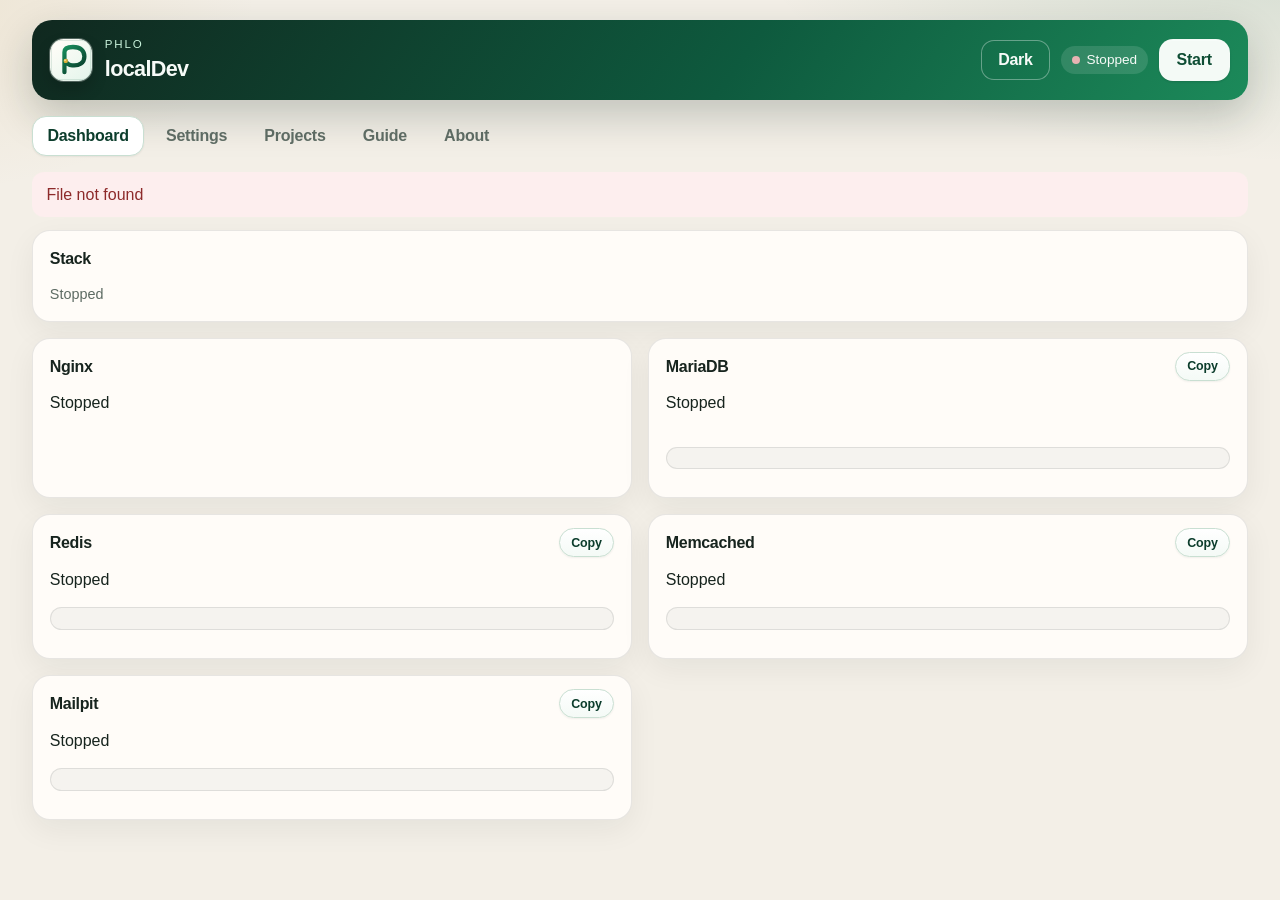
==== commit 9474a360: "security update" ====
--- a/ui/index.html
+++ b/ui/index.html
@@ -5,6 +5,15 @@
   <meta name="viewport" content="width=device-width, initial-scale=1">
   <meta name="robots" content="noindex">
   <title>Phlo</title>
+  <script>
+    try {
+      var phloTheme = localStorage.getItem("phlo-theme");
+      if (phloTheme !== "dark" && phloTheme !== "light") {
+        phloTheme = matchMedia("(prefers-color-scheme: dark)").matches ? "dark" : "light";
+      }
+      document.documentElement.dataset.theme = phloTheme;
+    } catch (e) {}
+  </script>
   <link rel="icon" href="logo.svg" type="image/svg+xml">
   <link rel="stylesheet" href="app.css">
 </head>
@@ -19,6 +28,7 @@
         </div>
       </div>
       <div class="service">
+        <button type="button" id="theme" aria-pressed="false">Dark</button>
         <p id="run-state" class="pill">Stopped</p>
         <button type="button" id="start">Start</button>
         <button type="button" id="stop" class="quiet" hidden>Stop</button>
@@ -502,6 +512,7 @@
           <p>Phlo serves PHP sites from folders on this PC. The steps below are the ones you use from this dashboard.</p>
 
           <h3>Start and stop</h3>
+          <p>Dark in the header switches the dashboard to dark mode. Light switches it back. The choice stays on this browser.</p>
           <p>Start in the header turns on Nginx and the PHP versions your sites need, plus each database and tool that is switched on in Settings. Stop turns those off and leaves this dashboard open. The Phlo window has the same Start and Stop. Minimize leaves Phlo running. Close leaves the dashboard running while the server is on. When the server is already stopped, Close also stops the dashboard.</p>
           <p>When a new Phlo release is published, a notice appears here. About → Update installs that release in one click. Your sites, databases, and downloaded servers stay on this PC.</p>
 
--- a/ui/app.css
+++ b/ui/app.css
@@ -9,10 +9,69 @@
   --warn: #8a4b12;
   --danger: #8d2a2a;
   --shadow: 0 10px 30px rgba(23, 36, 30, 0.06);
-  color: var(--ink);
+  --nav-active: #fff;
+  --nav-border: #c9dfd2;
+  --hover-wash: rgba(15, 106, 69, 0.08);
+  --quiet-hover: rgba(23, 36, 30, 0.04);
+  --field: #fff;
+  --field-border: #ddd4c8;
+  --check-border: #5a655e;
+  --soft: #f7f4ee;
+  --soft-2: #faf7f2;
+  --banner: #eef6f1;
+  --banner-warn: #fff4e8;
+  --banner-error: #fdeeee;
+  --badge: #e7f3ec;
+  --badge-hot: #fff1d6;
+  --badge-hot-ink: #7a4e10;
+  --chip: #e7f3ec;
+  --choice-on: #f3faf6;
+  --leaf-hover: #0c5b3b;
+  --secondary-top: #ffffff;
+  --secondary-bottom: #f4faf6;
+  --env: rgba(23, 36, 30, 0.04);
+  --dash: #d9d0c4;
+  color: var(--ink);
+  color-scheme: light;
   background: var(--paper);
   font-family: "Segoe UI", "Aptos", sans-serif;
   line-height: 1.45;
+}
+
+html[data-theme="dark"] {
+  --ink: #e6f2eb;
+  --muted: #a9bdb3;
+  --line: rgba(230, 242, 235, 0.14);
+  --leaf: #3dbe86;
+  --leaf-deep: #c6f5dd;
+  --paper: #101714;
+  --card: #1a2420;
+  --warn: #f0b27a;
+  --danger: #ffb4b4;
+  --shadow: 0 10px 30px rgba(0, 0, 0, 0.35);
+  --nav-active: #24312b;
+  --nav-border: #3d6b54;
+  --hover-wash: rgba(61, 190, 134, 0.16);
+  --quiet-hover: rgba(230, 242, 235, 0.06);
+  --field: #121c18;
+  --field-border: #3a4a42;
+  --check-border: #8aa396;
+  --soft: #24302a;
+  --soft-2: #1e2924;
+  --banner: #163028;
+  --banner-warn: #3a2a18;
+  --banner-error: #3a1c1c;
+  --badge: #1e3d30;
+  --badge-hot: #3d3118;
+  --badge-hot-ink: #f3d7a1;
+  --chip: #1e3d30;
+  --choice-on: #1a3328;
+  --leaf-hover: #2f9a6c;
+  --secondary-top: #24312b;
+  --secondary-bottom: #1c2823;
+  --env: rgba(230, 242, 235, 0.06);
+  --dash: #3a4a42;
+  color-scheme: dark;
 }
 
 * { box-sizing: border-box; }
@@ -44,14 +103,14 @@
 }
 
 .nav-btn:hover {
-  background: rgba(15, 106, 69, 0.08);
+  background: var(--hover-wash);
   color: var(--leaf-deep);
 }
 
 .nav-btn.active {
-  background: #fff;
+  background: var(--nav-active);
   color: var(--leaf-deep);
-  border-color: #c9dfd2;
+  border-color: var(--nav-border);
   box-shadow: 0 1px 2px rgba(16, 40, 31, 0.06);
 }
 
@@ -77,9 +136,9 @@
   height: 1.05rem;
   margin: 0;
   flex: none;
-  border: 1.5px solid #5a655e;
+  border: 1.5px solid var(--check-border);
   border-radius: 3px;
-  background: #fff;
+  background: var(--field);
   cursor: pointer;
   display: grid;
   place-content: center;
@@ -141,18 +200,18 @@
   box-shadow: 0 1px 2px rgba(16, 40, 31, 0.16), inset 0 1px 0 rgba(255, 255, 255, 0.28);
 }
 
-button:hover { background: #0c5b3b; }
+button:hover { background: var(--leaf-hover); }
 
 button.secondary {
-  background: linear-gradient(#ffffff, #f4faf6);
+  background: linear-gradient(var(--secondary-top), var(--secondary-bottom));
   color: var(--leaf-deep);
-  border-color: #c9dfd2;
+  border-color: var(--nav-border);
   box-shadow: 0 1px 2px rgba(16, 40, 31, 0.06);
 }
 
 button.secondary:hover {
-  background: #fff;
-  border-color: #7fb89a;
+  background: var(--nav-active);
+  border-color: var(--leaf);
 }
 
 button.mini {
@@ -168,14 +227,14 @@
   box-shadow: inset 0 0 0 1px var(--line);
 }
 
-button.quiet:hover { background: rgba(23, 36, 30, 0.04); }
+button.quiet:hover { background: var(--quiet-hover); }
 
 button:disabled { opacity: 0.55; cursor: wait; }
 
 input, select {
   width: 100%;
-  border: 1px solid #ddd4c8;
-  background: white;
+  border: 1px solid var(--field-border);
+  background: var(--field);
   color: var(--ink);
   border-radius: 10px;
   padding: 0.55rem 0.7rem;
@@ -260,20 +319,21 @@
 .top #start:hover { background: white; }
 .top #start:disabled { background: #f4faf6; cursor: not-allowed; }
 .top #start.busy:disabled, .top #stop.busy:disabled { cursor: wait; }
-.top #stop { color: #f7fbf8; box-shadow: inset 0 0 0 1px rgba(255, 255, 255, 0.35); }
-.top #stop:hover { background: rgba(255, 255, 255, 0.1); }
+.top #stop, .top #theme { color: #f7fbf8; box-shadow: inset 0 0 0 1px rgba(255, 255, 255, 0.35); }
+.top #stop, .top #theme { background: transparent; }
+.top #stop:hover, .top #theme:hover { background: rgba(255, 255, 255, 0.1); }
 
 .banner {
   margin: 0 0 0.8rem;
   padding: 0.7rem 0.9rem;
   border-radius: 12px;
-  background: #eef6f1;
+  background: var(--banner);
   color: var(--leaf-deep);
   white-space: pre-line;
 }
 
 .banner.warn, .banner.warning {
-  background: #fff4e8;
+  background: var(--banner-warn);
   color: var(--warn);
 }
 
@@ -287,12 +347,12 @@
 #update-note[hidden] { display: none; }
 
 .banner.error, [role="alert"] {
-  background: #fdeeee;
+  background: var(--banner-error);
   color: var(--danger);
   border-radius: 12px;
 }
 
-.banner.info { background: #eef6f1; color: var(--leaf-deep); }
+.banner.info { background: var(--banner); color: var(--leaf-deep); }
 
 .banner:empty, #hosts-warning:empty, [role="alert"]:empty { display: none; }
 
@@ -454,7 +514,7 @@
   overflow: auto;
   border: 1px solid var(--line);
   border-radius: 12px;
-  background: rgba(23, 36, 30, 0.04);
+  background: var(--env);
   color: var(--ink);
   font-family: Consolas, "Cascadia Mono", monospace;
   font-size: 0.82rem;
@@ -504,7 +564,7 @@
   min-width: 0;
   padding: 0.7rem 0.75rem;
   border-radius: 12px;
-  background: #f7f4ee;
+  background: var(--soft);
 }
 
 .toolchain-head {
@@ -550,7 +610,7 @@
   gap: 0.5rem;
   padding: 0.45rem 0.7rem;
   border-radius: 10px;
-  background: #f7f4ee;
+  background: var(--soft);
   font-size: 0.9rem;
 }
 
@@ -563,9 +623,9 @@
   padding: 1.4rem 1rem;
   text-align: center;
   color: var(--muted);
-  border: 1px dashed #d9d0c4;
+  border: 1px dashed var(--dash);
   border-radius: 14px;
-  background: #faf7f2;
+  background: var(--soft-2);
 }
 
 .card h3 {
@@ -597,7 +657,7 @@
   align-items: center;
   padding: 0.7rem 0.75rem;
   border-radius: 12px;
-  background: #f7f4ee;
+  background: var(--soft);
 }
 
 .host-links {
@@ -624,8 +684,8 @@
   padding: 0.15rem 0.5rem;
 }
 
-.badge { background: #e7f3ec; color: var(--leaf-deep); }
-.badge.override { background: #fff1d6; color: #7a4e10; }
+.badge { background: var(--badge); color: var(--leaf-deep); }
+.badge.override { background: var(--badge-hot); color: var(--badge-hot-ink); }
 .source { color: var(--muted); background: transparent; padding-right: 0; }
 
 .root-tools {
@@ -667,10 +727,10 @@
   margin-left: auto;
   display: inline-flex;
   align-items: center;
-  border: 1px solid #c9dfd2;
+  border: 1px solid var(--nav-border);
   border-radius: 14px;
   padding: 0.55rem 1.05rem;
-  background: #fff;
+  background: var(--field);
   color: var(--leaf-deep);
   font-weight: 650;
   text-decoration: none;
@@ -679,12 +739,13 @@
 
 .open-link:hover { text-decoration: underline; }
 
-.sub-add input { background: #f7f4ee; }
+.sub-add input { background: var(--soft); }
 
 dialog {
   border: 0;
   border-radius: 18px;
   padding: 0;
+  background: var(--card);
   width: min(34rem, calc(100% - 2rem));
   box-shadow: 0 24px 70px rgba(16, 40, 31, 0.28);
   color: var(--ink);
@@ -698,10 +759,10 @@
   width: 100%;
   min-height: 14rem;
   resize: vertical;
-  border: 1px solid #ddd4c8;
+  border: 1px solid var(--field-border);
   border-radius: 10px;
   padding: 0.65rem 0.75rem;
-  background: white;
+  background: var(--field);
   color: var(--ink);
   font-family: Consolas, "Cascadia Mono", monospace;
   font-size: 0.85rem;
@@ -755,16 +816,16 @@
   padding: 0.65rem 0.75rem;
   border: 1px solid var(--line);
   border-radius: 12px;
-  background: white;
+  background: var(--field);
   color: var(--ink);
   cursor: pointer;
 }
 
-.choice:hover { border-color: #b7d4c4; }
+.choice:hover { border-color: var(--nav-border); }
 
 .choice:has(input:checked) {
   border-color: var(--leaf);
-  background: #f3faf6;
+  background: var(--choice-on);
   box-shadow: inset 0 0 0 1px var(--leaf);
 }
 
@@ -780,7 +841,7 @@
 #host-preview li {
   padding: 0.25rem 0.7rem;
   border-radius: 999px;
-  background: #e7f3ec;
+  background: var(--chip);
   color: var(--leaf-deep);
   font-family: Consolas, "Cascadia Mono", monospace;
   font-size: 0.82rem;
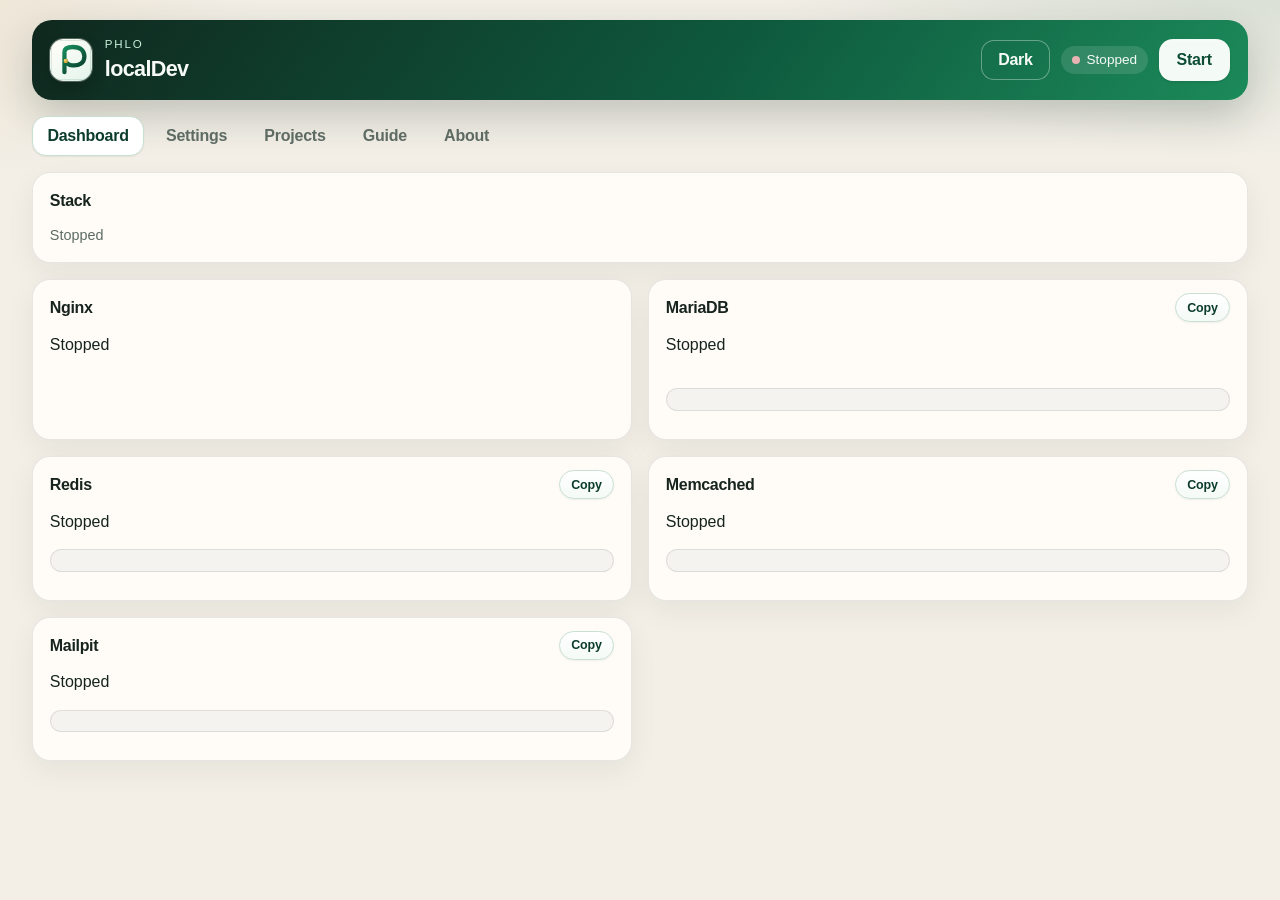
==== commit b8d90ffd: "add php version" ====
--- a/ui/index.html
+++ b/ui/index.html
@@ -406,7 +406,10 @@
                 </div>
               </div>
               <p id="redis-meta" class="hint"></p>
-              <p class="hint">Add another build as runtime/redis/7.2.4/redis-server.exe.</p>
+              <h3>PHP extension</h3>
+              <p class="hint">PHP needs the redis extension for CodeIgniter cache and other apps that call Redis directly. Laravel can use Predis without it. The official Windows PHP builds do not include it, so add it here once for each PHP version your sites use.</p>
+              <ul id="redis-php" class="php-ext-list"></ul>
+              <p class="hint">Add another Redis server build as runtime/redis/7.2.4/redis-server.exe.</p>
             </section>
             <section class="panel">
               <h2>Memcached</h2>
@@ -436,7 +439,10 @@
                 </div>
               </div>
               <p id="memcached-meta" class="hint"></p>
-              <p class="hint">Add another build as runtime/memcached/1.6.8/memcached.exe.</p>
+              <h3>PHP extension</h3>
+              <p class="hint">PHP needs the memcached extension to talk to Memcached. The official Windows PHP builds do not include it, so add it here once for each PHP version your sites use.</p>
+              <ul id="memcached-php" class="php-ext-list"></ul>
+              <p class="hint">Add another Memcached server build as runtime/memcached/1.6.8/memcached.exe.</p>
             </section>
           </div>
 
@@ -529,8 +535,31 @@
           <p>Each <code>public_html</code> and subdomain can use its own PHP. Use Change PHP on the project card. A version that is not installed can be downloaded from that dialog. An empty choice uses the default PHP in Settings.</p>
           <p>Host replaces <code>inventory.test</code> with a name such as <code>myinventory.test</code>. The name has to end with the TLD from Settings, which is <code>test</code> unless you changed it. Subdomains follow the new name. <code>phpmyadmin.test</code> is reserved.</p>
 
+          <h3>Add PHP or Redis by hand</h3>
+          <p>Settings → Runtimes can download a version. You can also copy a build into this Phlo folder. The folder name is the version. Reload the dashboard after you copy it. A folder is Installed only when the program Phlo runs is inside it, the same way a PHP folder is Installed only when <code>php-cgi.exe</code> is there.</p>
+          <p>For PHP, extract a Windows PHP zip so <code>php-cgi.exe</code> and <code>php.exe</code> sit in <code>runtime/php/8.4.3/</code>, or one folder under that. <code>runtime/php/8.4.3/php-cgi.exe</code> and <code>runtime/php/8.4.3/php-8.4.3-nts-Win32-vs17-x64/php-cgi.exe</code> both count. Runtimes then lists that version as Installed, and Change PHP on a project can select it.</p>
+          <p>For Redis, the folder has to contain <code>redis-server.exe</code> and the DLL files that came with that build. <code>runtime/redis/8.10.2/redis-server.exe</code> counts, and so does one extra folder from the zip, such as <code>runtime/redis/8.10.2/Redis-8.10.2-Windows-x64-msys2/redis-server.exe</code>. Choose that version under Settings → Redis, then press Start.</p>
+          <p>A download named phpredis is the PHP extension source, not the Redis server. Pasting that source into <code>runtime/redis/6.1.0</code> leaves <code>library.c</code> and no <code>redis-server.exe</code>, so Phlo does not treat it as an installed Redis. Use Settings → Redis → PHP extension to add the matching Windows DLL for each PHP version.</p>
+
           <h3>Databases</h3>
           <p>MariaDB is the MySQL server. The user is <code>root</code> with an empty password. After you download phpMyAdmin from Runtimes, it opens at <code>phpmyadmin.test</code>. PostgreSQL's first start creates the user <code>postgres</code> with no password. MongoDB has no user. Copy the <code>.env</code> block from Dashboard into your project. Phlo does not write that file for you.</p>
+
+          <h3>Check Redis and Memcached</h3>
+          <p>The Dashboard cards show whether Redis and Memcached are running, and the port on <code>127.0.0.1</code>. The usual ports are <code>6379</code> and <code>11211</code>. An application can use <code>localhost</code> for that address. If a card says stopped, download that program from Settings → Runtimes and press Start.</p>
+          <p>On Windows, <code>redis-cli</code> is not on the system PATH. Typing <code>redis-cli</code> alone does not find it. From the Phlo folder, run the program in the version folder named on the Redis card. For Redis 8.10.2:</p>
+          <pre class="env">.\runtime\redis\8.10.2\redis-cli.exe -h 127.0.0.1 -p 6379 PING
+.\runtime\redis\8.10.2\redis-cli.exe -h 127.0.0.1 -p 6379 SET phlo:test hello
+.\runtime\redis\8.10.2\redis-cli.exe -h 127.0.0.1 -p 6379 GET phlo:test</pre>
+          <p><code>PING</code> answers <code>PONG</code>. <code>GET</code> answers <code>hello</code>. Use the version folder and the <code>-p</code> port from the card when they differ. On Linux the program is <code>runtime/redis/8.10.2/redis-cli</code>.</p>
+          <p>Memcached does not include a separate client. From PowerShell, ask the port on the Memcached card for its version. This uses <code>11211</code>:</p>
+          <pre class="env">$tcp = New-Object System.Net.Sockets.TcpClient('127.0.0.1', 11211)
+$tcp.Client.Send([Text.Encoding]::ASCII.GetBytes("version`r`n")) | Out-Null
+$buf = New-Object byte[] 64
+$n = $tcp.Client.Receive($buf)
+[Text.Encoding]::ASCII.GetString($buf, 0, $n)
+$tcp.Close()</pre>
+          <p>The reply starts with <code>VERSION</code>. On Linux, <code>printf 'version\r\n' | nc 127.0.0.1 11211</code> does the same when <code>nc</code> is installed.</p>
+          <p>A working <code>redis-cli</code> check does not by itself let every framework use Redis. Laravel can use Predis without a PHP extension: copy the Redis block from Dashboard (<code>REDIS_CLIENT=predis</code>). CodeIgniter 3's cache Redis driver needs the PHP <code>redis</code> extension. Add it under Settings → Redis → PHP extension for that site's PHP version. It reads <code>app/config/redis.php</code> (<code>host</code>, <code>port</code>, <code>password</code>). The <code>$config['cache']['redis']</code> block in <code>config.php</code> is not that connection. Memcached has the same Add button under Settings → Memcached.</p>
 
           <h3>Another PC, and port 80</h3>
           <p>Sites open on this PC. To open them from a phone on the same network, choose this PC's address in Settings → Web server → Host IP and save. phpMyAdmin, the dashboard, and the databases stay on <code>127.0.0.1</code>.</p>
@@ -541,7 +570,7 @@
           <p>Share on a project opens one ngrok tunnel after you save an authtoken under Settings → ngrok. HeidiSQL and SQLyog open MariaDB from the MariaDB card. They do not start with the stack.</p>
 
           <h3>Terminal</h3>
-          <p>Terminal on a project opens a shell in that folder, and <code>php</code> there is the PHP selected for that folder. Settings → Toolchains can put Node.js, Python, Java, C++, and the Docker CLI on that PATH. Phlo does not run apps written in those languages, and it does not start a Docker engine.</p>
+          <p>Terminal on a project opens a shell in that folder. <code>php</code> is the PHP selected for that folder. When Composer is downloaded under Runtimes, <code>composer</code> also works there and uses that same PHP with Phlo's <code>runtime/composer/composer.phar</code>. You do not need to type the full path to <code>php.exe</code> or <code>composer.phar</code>. Settings → Toolchains can put Node.js, Python, Java, C++, and the Docker CLI on that PATH. Phlo does not run apps written in those languages, and it does not start a Docker engine.</p>
         </section>
       </section>
 
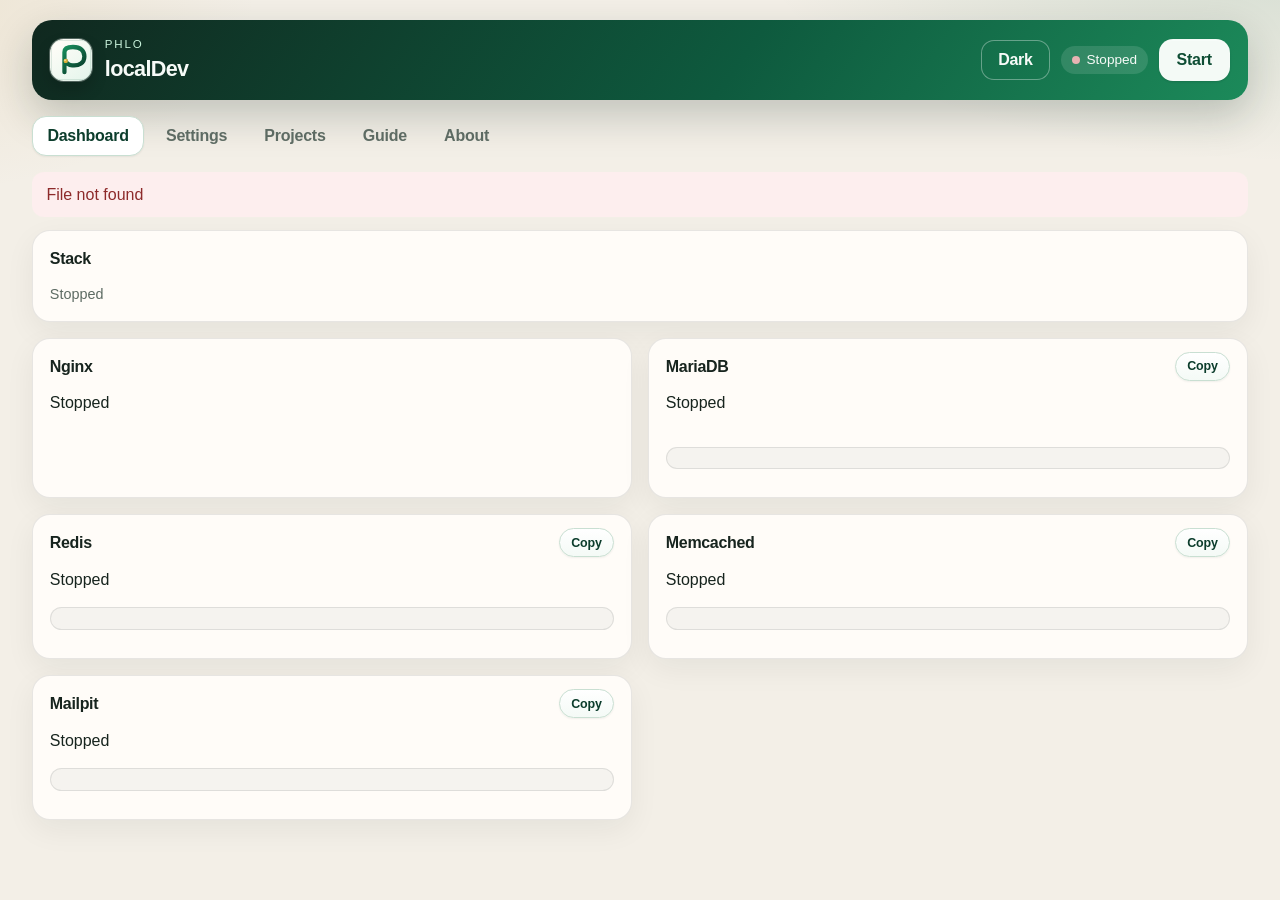
==== commit 53b9bcea: "sub-project path change option add" ====
--- a/ui/index.html
+++ b/ui/index.html
@@ -534,6 +534,7 @@
           <h3>PHP and the host name</h3>
           <p>Each <code>public_html</code> and subdomain can use its own PHP. Use Change PHP on the project card. A version that is not installed can be downloaded from that dialog. An empty choice uses the default PHP in Settings.</p>
           <p>Host replaces <code>inventory.test</code> with a name such as <code>myinventory.test</code>. The name has to end with the TLD from Settings, which is <code>test</code> unless you changed it. Subdomains follow the new name. <code>phpmyadmin.test</code> is reserved.</p>
+          <p>Path on a subdomain row points that host at another folder in the same project: its own <code>subdomain/{name}</code> folder, <code>public_html</code>, or another subdomain. Use that when <code>www.inventory.test</code> and <code>inventory.test</code> should serve the same files. The subdomain folder stays on disk; only the document root Nginx uses changes.</p>
 
           <h3>Add PHP or Redis by hand</h3>
           <p>Settings → Runtimes can download a version. You can also copy a build into this Phlo folder. The folder name is the version. Reload the dashboard after you copy it. A folder is Installed only when the program Phlo runs is inside it, the same way a PHP folder is Installed only when <code>php-cgi.exe</code> is there.</p>
@@ -612,6 +613,22 @@
         <button type="button" id="php-default" class="secondary">Use Phlo default</button>
         <button type="button" id="php-download" class="secondary">Download</button>
         <button type="button" id="php-apply">Apply</button>
+      </div>
+    </form>
+  </dialog>
+
+  <dialog id="path-dialog">
+    <form method="dialog">
+      <p class="eyebrow">Path</p>
+      <h2>Change path</h2>
+      <p id="path-site" class="dialog-site"></p>
+      <p class="hint">Serve this subdomain from another folder in the same project. Only folders from this project are listed.</p>
+      <label for="path-choice">Document root</label>
+      <select id="path-choice"></select>
+      <p id="path-error" role="alert"></p>
+      <div class="actions">
+        <button type="button" id="path-cancel" class="quiet">Cancel</button>
+        <button type="button" id="path-apply">Apply</button>
       </div>
     </form>
   </dialog>
